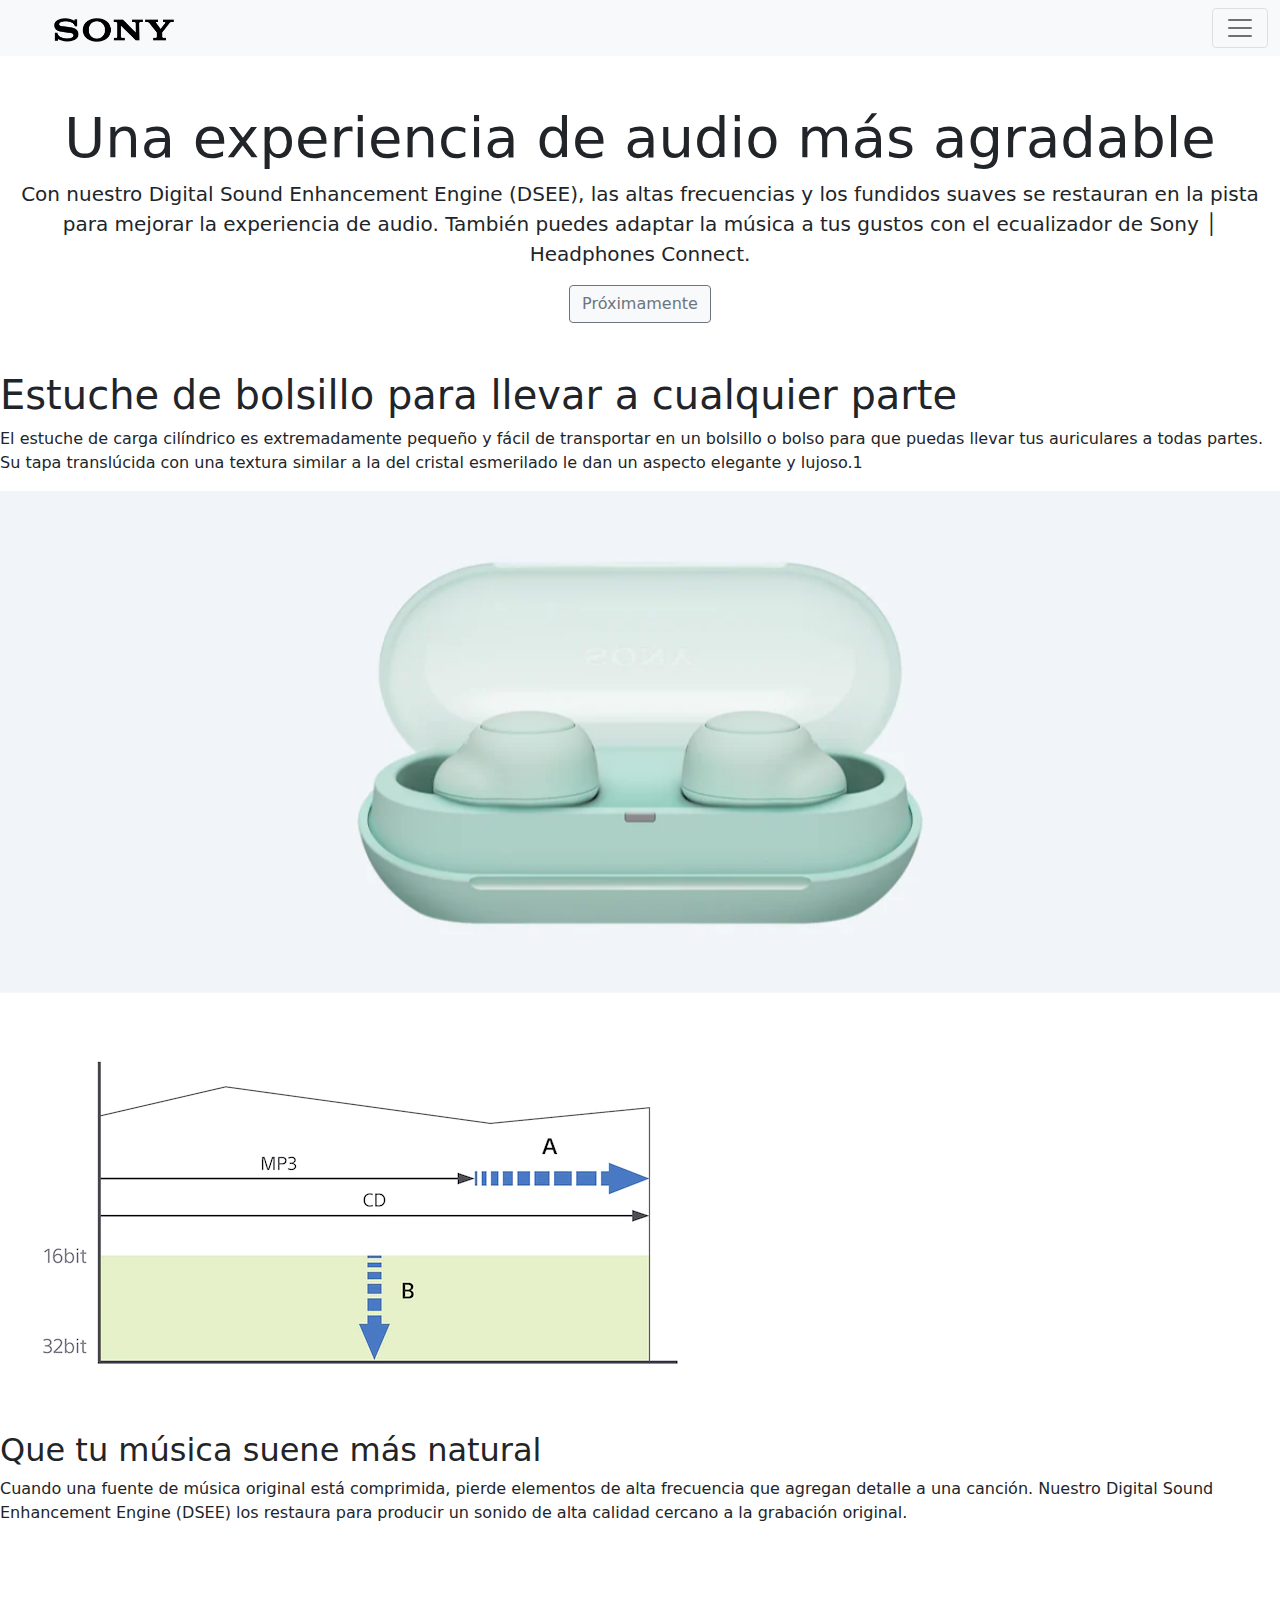
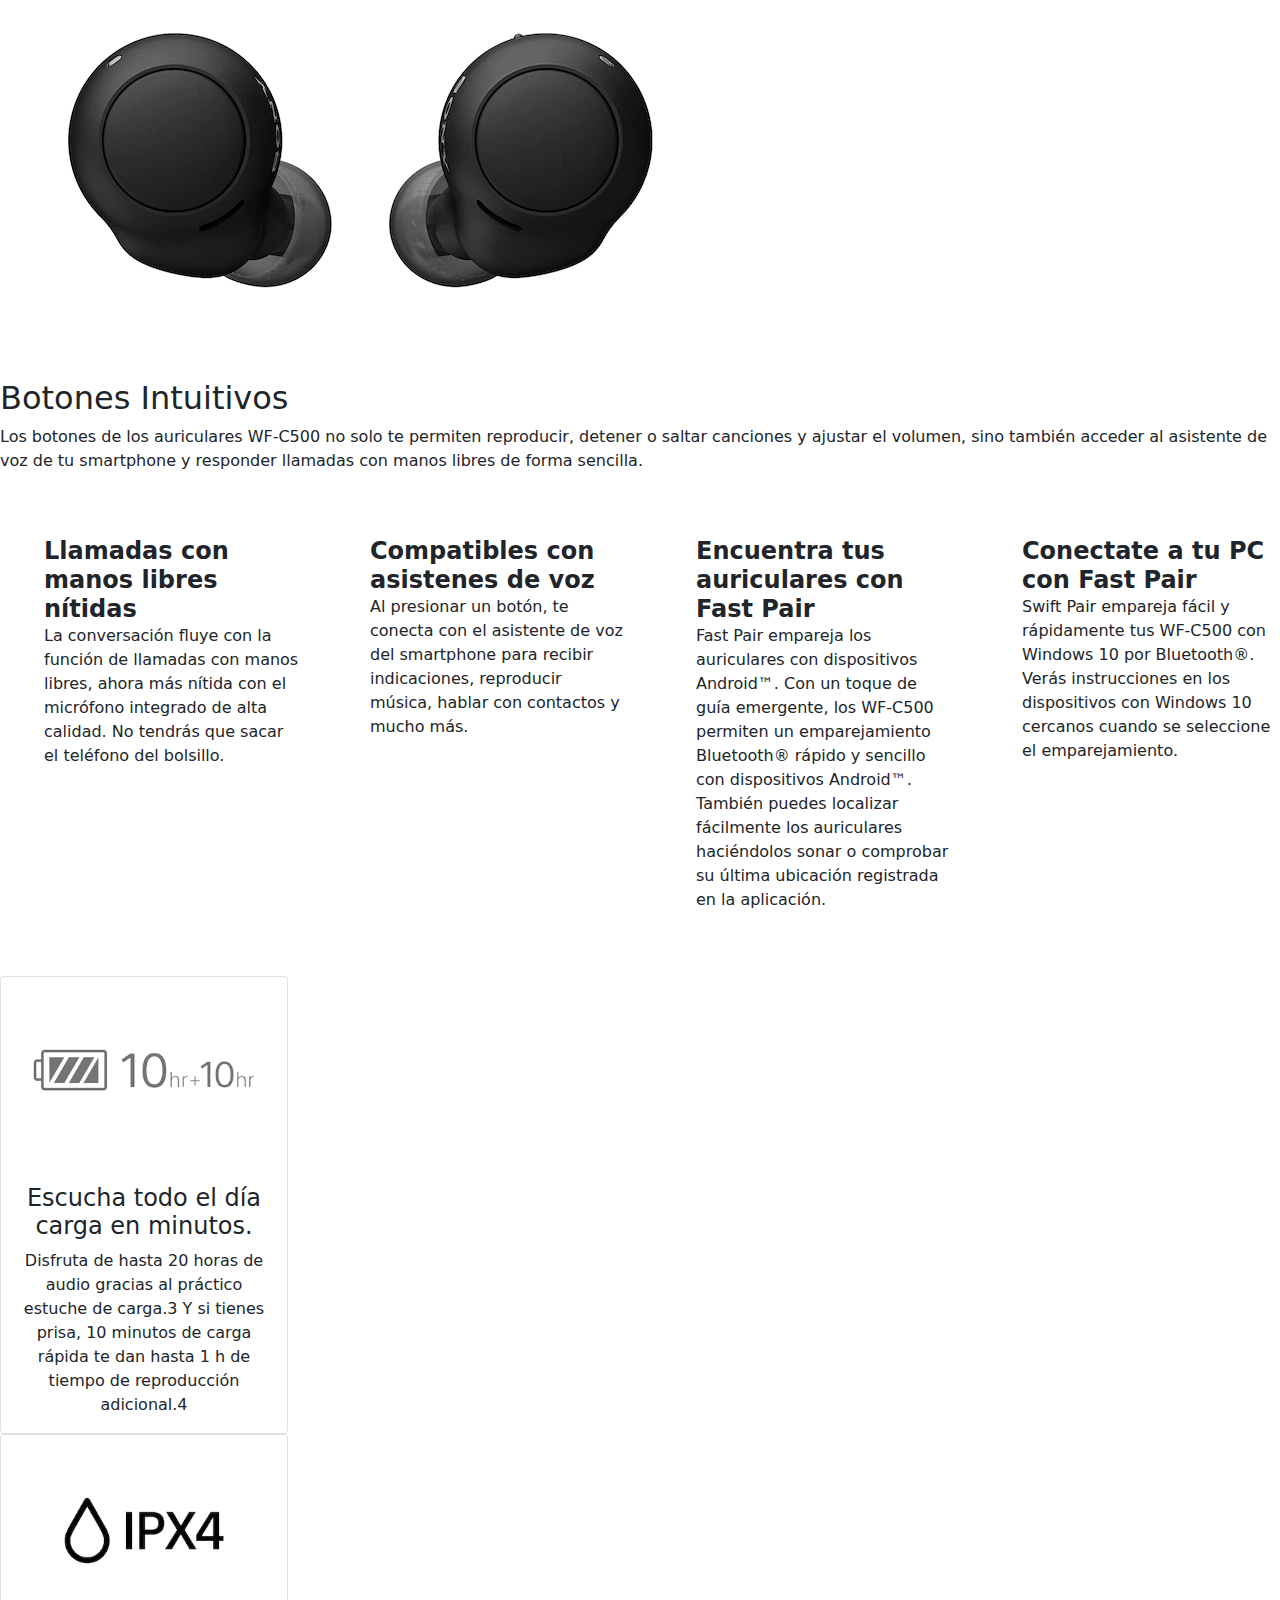
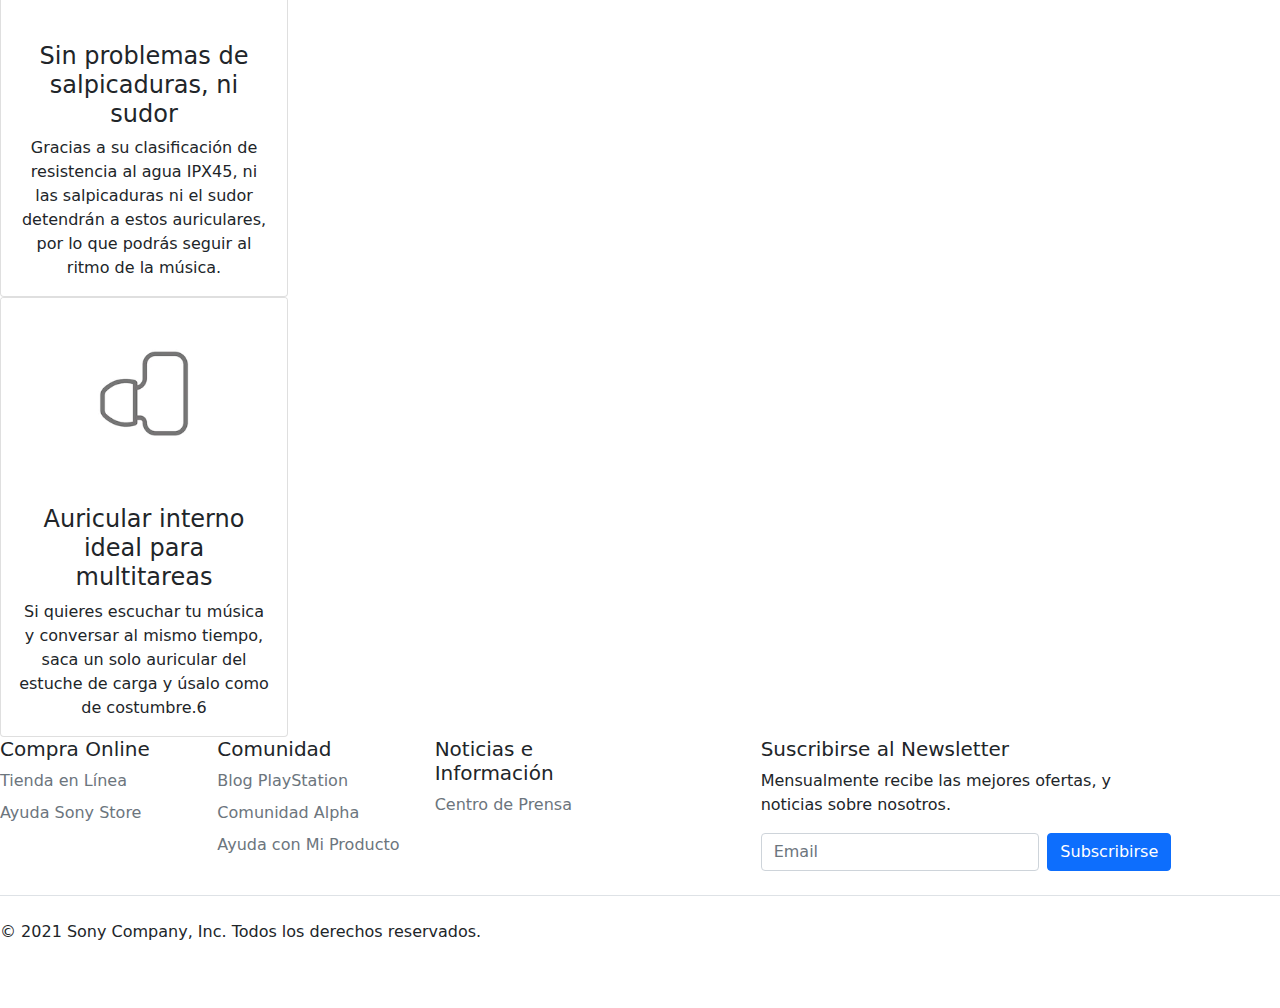
==== wfc500.html @ 4809c456 "Commit con pequeños cambios en el index, #! falta hacer el href hacia la pagina nueva. Seguimos en b" ====
<!DOCTYPE html>
<html lang="en">
<head>
    <meta charset="UTF-8">
    <meta http-equiv="X-UA-Compatible" content="IE=edge">
    <meta name="viewport" content="width=device-width, initial-scale=1.0">
    <link href="bootstrap-5.1.3-dist/bootstrap-5.1.3-dist/css/bootstrap.css" rel="stylesheet">
    <link rel="stylesheet" href="styleswFC500.css">
    <meta name="viewport" content="width=device-width, initial-scale=1">
    <title>WF-C500</title>
</head>

<body>
    <header>
        <nav class="navbar sticky-top navbar-light bg-light">
            <div class="container-fluid">
                <div class="container">
                    <a class="navbar-brand" href="index.html">
                    <img src="/imgs/sonylogo.png" alt="Logo de lac compañia de Sony" width="120" height="24">
                    </a>
                </div>
                <button class="navbar-toggler" type="button" data-bs-toggle="collapse" data-bs-target="#navbarNav" aria-controls="navbarNav" aria-expanded="false" aria-label="Toggle navigation">
                <span class="navbar-toggler-icon"></span>
                </button>
                <div class="collapse navbar-collapse" id="navbarNav">
                    <ul class="navbar-nav">
                        <li class="nav-item">
                        <a class="nav-link active" aria-current="page" href="http://store.sony.com.ar/?cpint=gwt_header" target="blank">Tienda</a>
                        </li>
                        <li class="nav-item">
                        <a class="nav-link" href="https://www.sony.com.ar/all-electronics" target="blank">Electrónicos</a>
                        </li>
                        <li class="nav-item">
                        <a class="nav-link" href="https://www.playstation.com/es-ar/?" target="blank">PlayStation</a>
                        </li>
                        <li class="nav-item">
                        <a class="nav-link" href="https://www.sony-latin.com/es/electronics/support" target="blank">Soporte</a>
                        </li>
                    </ul>
                </div>
            </div>
        </nav>

    </header>

    <main>
        <section>
            <article>
                <div class="fluid text-center my-5 fondoWall">
                    <h1 class="display-4 fw-normal">Una experiencia de audio más agradable</h1>
                    <p class="lead fw-normal">Con nuestro Digital Sound Enhancement Engine (DSEE), las altas frecuencias y los fundidos suaves se restauran en la pista para mejorar la experiencia de audio. También puedes adaptar la música a tus gustos con el ecualizador de Sony │ Headphones Connect.</p>
                    <a class="btn btn-outline-secondary bg-light" href="#">Próximamente</a>
                </div>
            </article>

            <article>
                <h1>Estuche de bolsillo para llevar a cualquier parte</h1>
                <p>El estuche de carga cilíndrico es extremadamente pequeño y fácil de transportar en un bolsillo o bolso para que puedas llevar tus auriculares a todas partes. Su tapa translúcida con una textura similar a la del cristal esmerilado le dan un aspecto elegante y lujoso.1</p>
                <div id="carouselExampleSlidesOnly" class="carousel slide" data-bs-ride="carousel">
                    <div class="carousel-inner">
                        <div class="carousel-item active">
                            <img src="imgswfc500/slideruno.webp" class="d-block w-100" alt="">
                        </div>
                        <div class="carousel-item">
                            <img src="imgswfc500/sliderdos.jpg" class="d-block w-100" alt="">
                        </div>
                        <div class="carousel-item">
                            <img src="imgswfc500/slidertres.webp" class="d-block w-100" alt="...">
                        </div>
                    </div>
                </div>
            </article>

            
            <article>
                <div>
                    <img src="imgswfc500/graficocompresionmusical.webp" alt="Grafico que explica como funciona la compresión musical en los dispositivos actuales">
                    <div>
                        <h2>Que tu música suene más natural</h2>
                        <p>Cuando una fuente de música original está comprimida, pierde elementos de alta frecuencia que agregan detalle a una canción. Nuestro Digital Sound Enhancement Engine (DSEE) los restaura para producir un sonido de alta calidad cercano a la grabación original.</p>
                    </div>
                </div>

                <div>
                    <img src="/imgswfc500/botonesintuitivos.webp">
                    <h2>Botones Intuitivos</h2>
                    <p>Los botones de los auriculares WF-C500 no solo te permiten reproducir, detener o saltar canciones y ajustar el volumen, sino también acceder al asistente de voz de tu smartphone y responder llamadas con manos libres de forma sencilla.</p>
                </div>
            </article>

            <article>
                <div class="row row-cols-1 row-cols-sm-2 row-cols-md-3 row-cols-lg-4 g-4 py-5">
                    <div class="col d-flex align-items-start">
                        <svg class="bi text-muted flex-shrink-0 me-3" width="1.75em" height="1.75em"><use xlink:href="#bootstrap"></use></svg>
                        <div>
                            <h4 class="fw-bold mb-0">Llamadas con manos libres nítidas</h4>
                            <p>La conversación fluye con la función de llamadas con manos libres, ahora más nítida con el micrófono integrado de alta calidad. No tendrás que sacar el teléfono del bolsillo.</p>
                        </div>
                        </div>
                        <div class="col d-flex align-items-start">
                        <svg class="bi text-muted flex-shrink-0 me-3" width="1.75em" height="1.75em"><use xlink:href="#cpu-fill"></use></svg>
                        <div>
                            <h4 class="fw-bold mb-0">Compatibles con asistenes de voz</h4>
                            <p>Al presionar un botón, te conecta con el asistente de voz del smartphone para recibir indicaciones, reproducir música, hablar con contactos y mucho más.</p>
                        </div>
                        </div>
                        <div class="col d-flex align-items-start">
                        <svg class="bi text-muted flex-shrink-0 me-3" width="1.75em" height="1.75em"><use xlink:href="#calendar3"></use></svg>
                        <div>
                            <h4 class="fw-bold mb-0">Encuentra tus auriculares con Fast Pair</h4>
                            <p>Fast Pair empareja los auriculares con dispositivos Android™. Con un toque de guía emergente, los WF-C500 permiten un emparejamiento Bluetooth® rápido y sencillo con dispositivos Android™. También puedes localizar fácilmente los auriculares haciéndolos sonar o comprobar su última ubicación registrada en la aplicación. </p>
                        </div>
                        </div>
                        <div class="col d-flex align-items-start">
                        <svg class="bi text-muted flex-shrink-0 me-3" width="1.75em" height="1.75em"><use xlink:href="#home"></use></svg>
                        <div>
                            <h4 class="fw-bold mb-0">Conectate a tu  PC con Fast Pair</h4>
                            <p>Swift Pair empareja fácil y rápidamente tus WF-C500 con Windows 10 por Bluetooth®. Verás instrucciones en los dispositivos con Windows 10 cercanos cuando se seleccione el emparejamiento.</p>
                        </div>
                    </div>
                </div>
            </article>

            <article>
                <div class="card text-center" style="width: 18rem;">
                    <img src="/imgswfc500/carga.webp" class="card-img-top" alt="Especificaciones de bateria">
                    <div class="card-body">
                        <h4>Escucha todo el día carga en minutos.</h4>
                        <p class="card-text">Disfruta de hasta 20 horas de audio gracias al práctico estuche de carga.3 Y si tienes prisa, 10 minutos de carga rápida te dan hasta 1 h de tiempo de reproducción adicional.4</p>
                    </div>
                  </div>

                  <div class="card text-center" style="width: 18rem;">
                    <img src="/imgswfc500/ipx4.webp" class="card-img-top" alt="Especificaciones de permeabilidad y uso.">
                    <div class="card-body">
                        <h4>Sin problemas de salpicaduras, ni sudor</h4>
                        <p class="card-text">Gracias a su clasificación de resistencia al agua IPX45, ni las salpicaduras ni el sudor detendrán a estos auriculares, por lo que podrás seguir al ritmo de la música.</p>
                    </div>
                  </div>

                  <div class="card text-center" style="width: 18rem;">
                    <img src="/imgswfc500/auricular.webp" class="card-img-top" alt="auricular">
                    <div class="card-body">
                        <h4>Auricular interno ideal para multitareas</h4>
                      <p class="card-text">Si quieres escuchar tu música y conversar al mismo tiempo, saca un solo auricular del estuche de carga y úsalo como de costumbre.6</p>
                    </div>
                  </div>
            </article>
       
       
       
       
       
        </section>


    </main>

    <footer>
        <div class="row">
            <div class="col-2">
                <h5>Compra Online</h5>
                <ul class="nav flex-column">
                <li class="nav-item mb-2"><a href="http://store.sony.com.mx/?cpint=gwt_footer_onlinepurchase" class="nav-link p-0 text-muted">Tienda en Línea</a></li>
                <li class="nav-item mb-2"><a href="https://store.sony.com.mx/centro-de-ayuda" class="nav-link p-0 text-muted">Ayuda Sony Store</a></li>
                </ul>
            </div>
    
            <div class="col-2">
                <h5>Comunidad</h5>
                <ul class="nav flex-column">
                <li class="nav-item mb-2"><a href="http://blog.latam.playstation.com/?smcid=gwo" class="nav-link p-0 text-muted">Blog PlayStation</a></li>
                <li class="nav-item mb-2"><a href="https://www.facebook.com/comunidadalpha/" class="nav-link p-0 text-muted">Comunidad Alpha</a></li>
                <li class="nav-item mb-2"><a href="http://community.sony.com/?profile.language=es&XID=M:gwt:footer" class="nav-link p-0 text-muted">Ayuda con Mi Producto</a></li>
                </ul>
            </div>
    
            <div class="col-2">
                <h5>Noticias e Información</h5>
                <ul class="nav flex-column">
                <li class="nav-item mb-2"><a href="http://www.sony-latin.com/corporate/SOLA/acerca/centrodeprensa/comunicados.html" class="nav-link p-0 text-muted">Centro de Prensa</a></li>
                </ul>
            </div>
    
            <div class="col-4 offset-1">
                <form>
                <h5>Suscribirse al Newsletter</h5>
                <p>Mensualmente recibe las mejores ofertas, y noticias sobre nosotros.</p>
                <div class="d-flex w-100 gap-2">
                    <label for="newsletter1" class="visually-hidden">Dirección de Email</label>
                    <input id="newsletter1" type="text" class="form-control" placeholder="Email">
                    <button class="btn btn-primary" type="button">Subscribirse</button>
                </div>
                </form>
            </div>
            </div>
    
            <div class="d-flex justify-content-between py-4 my-4 border-top">
            <p>© 2021 Sony Company, Inc. Todos los derechos reservados.</p>
            </div>

    </footer>

    <script src="https://cdn.jsdelivr.net/npm/bootstrap@5.1.3/dist/js/bootstrap.bundle.min.js" integrity="sha384-ka7Sk0Gln4gmtz2MlQnikT1wXgYsOg+OMhuP+IlRH9sENBO0LRn5q+8nbTov4+1p" crossorigin="anonymous"></script>
</body>
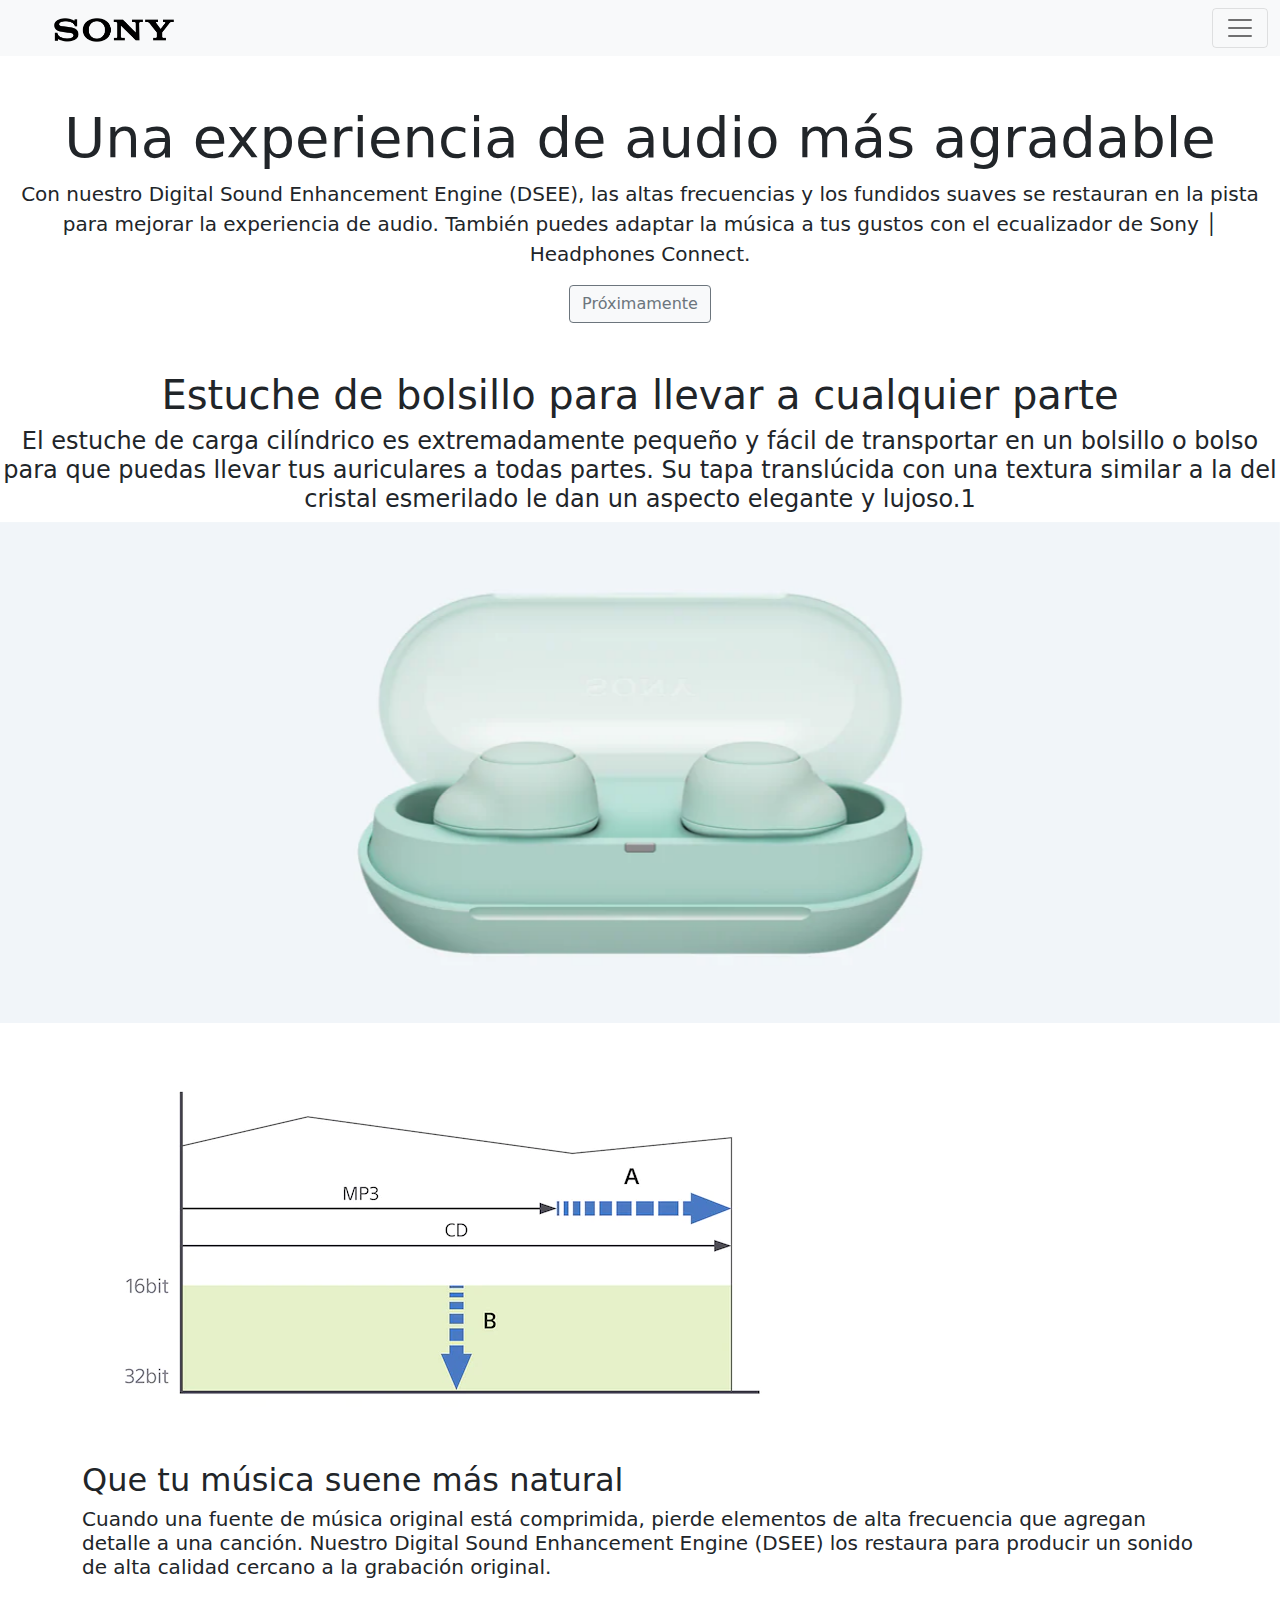
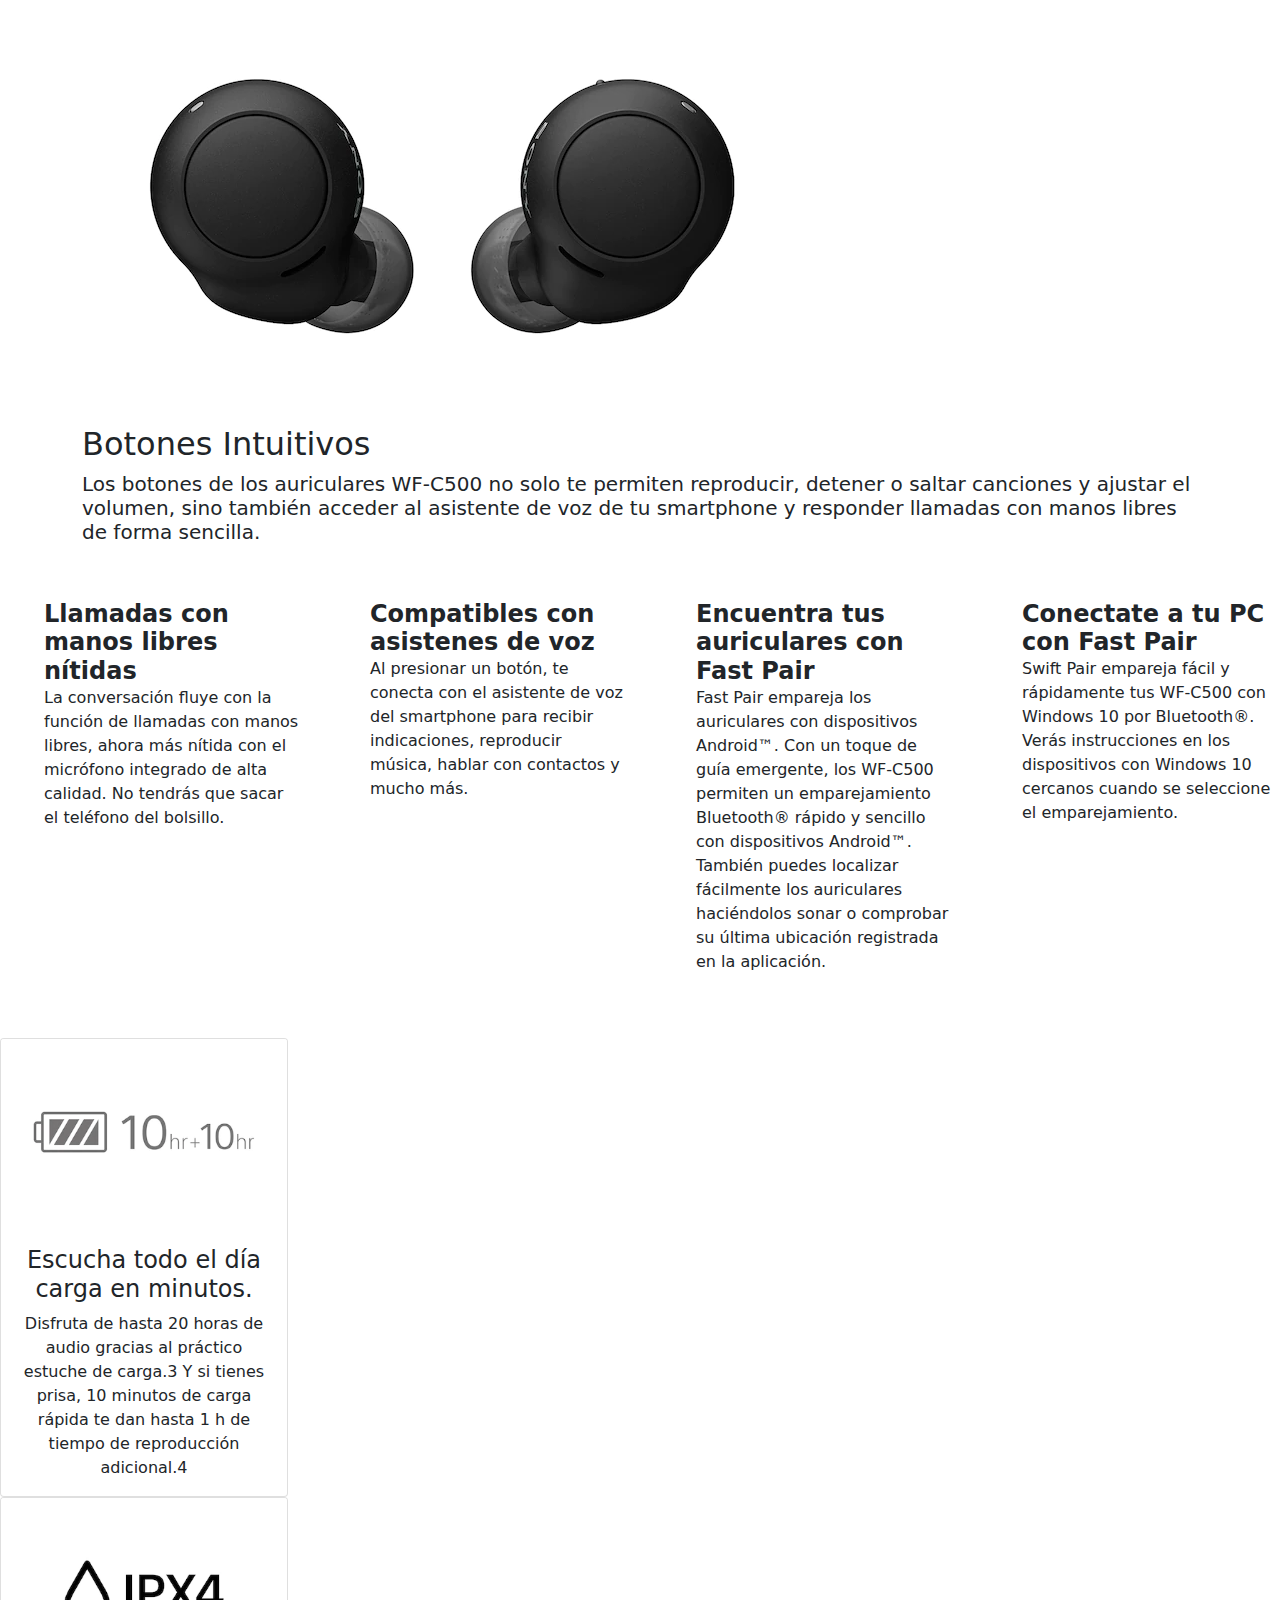
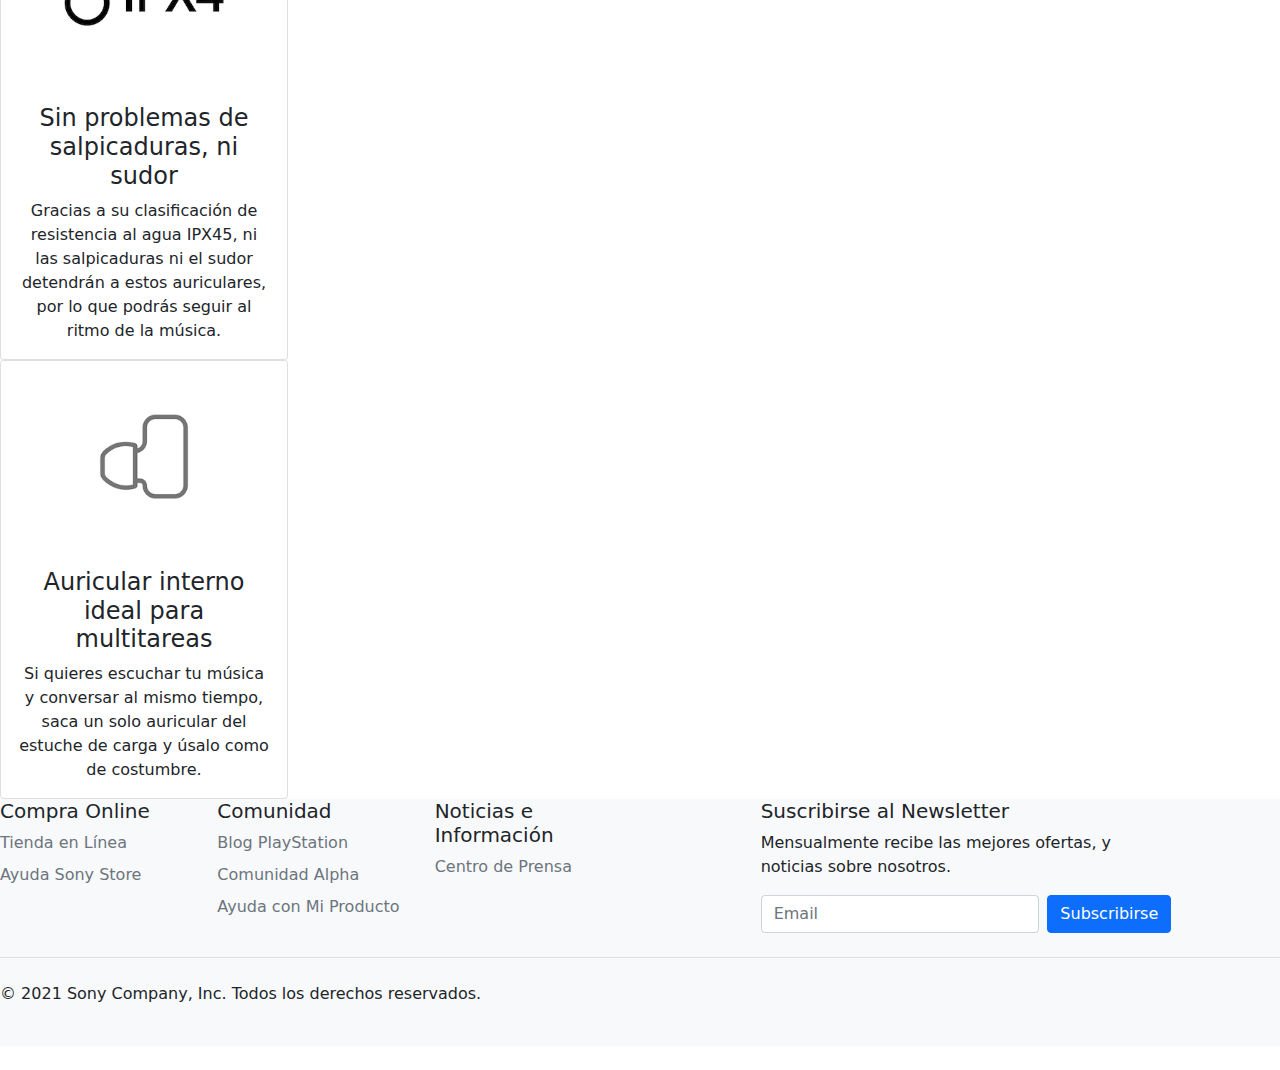
==== commit f611d4f2: "Cambios pequeños en el css y el index, incluyendo el href hacia mi pagina secundaria. Todo listo par" ====
--- a/wfc500.html
+++ b/wfc500.html
@@ -45,17 +45,20 @@
 
     <main>
         <section>
-            <article>
+            <!--Banner en el principio de pagina-->
+            <article class="espacios">
                 <div class="fluid text-center my-5 fondoWall">
                     <h1 class="display-4 fw-normal">Una experiencia de audio más agradable</h1>
                     <p class="lead fw-normal">Con nuestro Digital Sound Enhancement Engine (DSEE), las altas frecuencias y los fundidos suaves se restauran en la pista para mejorar la experiencia de audio. También puedes adaptar la música a tus gustos con el ecualizador de Sony │ Headphones Connect.</p>
                     <a class="btn btn-outline-secondary bg-light" href="#">Próximamente</a>
                 </div>
             </article>
-
+            <!--Titulo de pagina, junto a slider-->
             <article>
-                <h1>Estuche de bolsillo para llevar a cualquier parte</h1>
-                <p>El estuche de carga cilíndrico es extremadamente pequeño y fácil de transportar en un bolsillo o bolso para que puedas llevar tus auriculares a todas partes. Su tapa translúcida con una textura similar a la del cristal esmerilado le dan un aspecto elegante y lujoso.1</p>
+                <div class="text-center espacios">
+                    <h1>Estuche de bolsillo para llevar a cualquier parte</h1>
+                    <p class="h4">El estuche de carga cilíndrico es extremadamente pequeño y fácil de transportar en un bolsillo o bolso para que puedas llevar tus auriculares a todas partes. Su tapa translúcida con una textura similar a la del cristal esmerilado le dan un aspecto elegante y lujoso.1</p>
+                </div>
                 <div id="carouselExampleSlidesOnly" class="carousel slide" data-bs-ride="carousel">
                     <div class="carousel-inner">
                         <div class="carousel-item active">
@@ -71,24 +74,26 @@
                 </div>
             </article>
 
-            
-            <article>
-                <div>
-                    <img src="imgswfc500/graficocompresionmusical.webp" alt="Grafico que explica como funciona la compresión musical en los dispositivos actuales">
-                    <div>
+            <!--Cuadros informativos-->
+            <article class="espacios">
+                <div class=" container info1">
+                    <img class="photo" src="imgswfc500/graficocompresionmusical.webp" alt="Grafico que explica como funciona la compresión musical en los dispositivos actuales">
+                    <div class="orgInt">
                         <h2>Que tu música suene más natural</h2>
-                        <p>Cuando una fuente de música original está comprimida, pierde elementos de alta frecuencia que agregan detalle a una canción. Nuestro Digital Sound Enhancement Engine (DSEE) los restaura para producir un sonido de alta calidad cercano a la grabación original.</p>
-                    </div>
-                </div>
-
-                <div>
-                    <img src="/imgswfc500/botonesintuitivos.webp">
-                    <h2>Botones Intuitivos</h2>
-                    <p>Los botones de los auriculares WF-C500 no solo te permiten reproducir, detener o saltar canciones y ajustar el volumen, sino también acceder al asistente de voz de tu smartphone y responder llamadas con manos libres de forma sencilla.</p>
-                </div>
-            </article>
-
-            <article>
+                        <p class="h5 strong">Cuando una fuente de música original está comprimida, pierde elementos de alta frecuencia que agregan detalle a una canción. Nuestro Digital Sound Enhancement Engine (DSEE) los restaura para producir un sonido de alta calidad cercano a la grabación original.</p>
+                    </div>
+                </div>
+
+                <div class="container info1">
+                    <img class="photo" src="/imgswfc500/botonesintuitivos.webp">
+                    <div  class="orgInt">
+                        <h2>Botones Intuitivos</h2>
+                        <p class="h5">Los botones de los auriculares WF-C500 no solo te permiten reproducir, detener o saltar canciones y ajustar el volumen, sino también acceder al asistente de voz de tu smartphone y responder llamadas con manos libres de forma sencilla.</p>
+                    </div>
+                </div>
+            </article>
+            <!--especififcaciones particulares-->
+            <article  class="fondo2">
                 <div class="row row-cols-1 row-cols-sm-2 row-cols-md-3 row-cols-lg-4 g-4 py-5">
                     <div class="col d-flex align-items-start">
                         <svg class="bi text-muted flex-shrink-0 me-3" width="1.75em" height="1.75em"><use xlink:href="#bootstrap"></use></svg>
@@ -119,44 +124,39 @@
                         </div>
                     </div>
                 </div>
-            </article>
-
-            <article>
-                <div class="card text-center" style="width: 18rem;">
+            </article >
+            <!--cards con caracteristicas-->
+            <article class="ordenador">
+                <div class="card text-center " style="width: 18rem;">
                     <img src="/imgswfc500/carga.webp" class="card-img-top" alt="Especificaciones de bateria">
                     <div class="card-body">
                         <h4>Escucha todo el día carga en minutos.</h4>
                         <p class="card-text">Disfruta de hasta 20 horas de audio gracias al práctico estuche de carga.3 Y si tienes prisa, 10 minutos de carga rápida te dan hasta 1 h de tiempo de reproducción adicional.4</p>
                     </div>
-                  </div>
-
-                  <div class="card text-center" style="width: 18rem;">
-                    <img src="/imgswfc500/ipx4.webp" class="card-img-top" alt="Especificaciones de permeabilidad y uso.">
-                    <div class="card-body">
-                        <h4>Sin problemas de salpicaduras, ni sudor</h4>
-                        <p class="card-text">Gracias a su clasificación de resistencia al agua IPX45, ni las salpicaduras ni el sudor detendrán a estos auriculares, por lo que podrás seguir al ritmo de la música.</p>
-                    </div>
-                  </div>
-
-                  <div class="card text-center" style="width: 18rem;">
-                    <img src="/imgswfc500/auricular.webp" class="card-img-top" alt="auricular">
-                    <div class="card-body">
-                        <h4>Auricular interno ideal para multitareas</h4>
-                      <p class="card-text">Si quieres escuchar tu música y conversar al mismo tiempo, saca un solo auricular del estuche de carga y úsalo como de costumbre.6</p>
-                    </div>
-                  </div>
-            </article>
-       
-       
-       
-       
-       
+                </div>
+
+                    <div class="card text-center" style="width: 18rem;">
+                        <img src="/imgswfc500/ipx4.webp" class="card-img-top" alt="Especificaciones de permeabilidad y uso.">
+                        <div class="card-body">
+                            <h4>Sin problemas de salpicaduras, ni sudor</h4>
+                            <p class="card-text">Gracias a su clasificación de resistencia al agua IPX45, ni las salpicaduras ni el sudor detendrán a estos auriculares, por lo que podrás seguir al ritmo de la música.</p>
+                        </div>
+                    </div>
+
+                    <div class="card text-center" style="width: 18rem;">
+                        <img src="/imgswfc500/auricular.webp" class="card-img-top" alt="auricular">
+                        <div class="card-body">
+                            <h4>Auricular interno ideal para multitareas</h4>
+                        <p class="card-text">Si quieres escuchar tu música y conversar al mismo tiempo, saca un solo auricular del estuche de carga y úsalo como de costumbre.</p>
+                        </div>
+                    </div>
+            </article>
         </section>
 
 
     </main>
 
-    <footer>
+    <footer class="fondo  bg-light">
         <div class="row">
             <div class="col-2">
                 <h5>Compra Online</h5>
